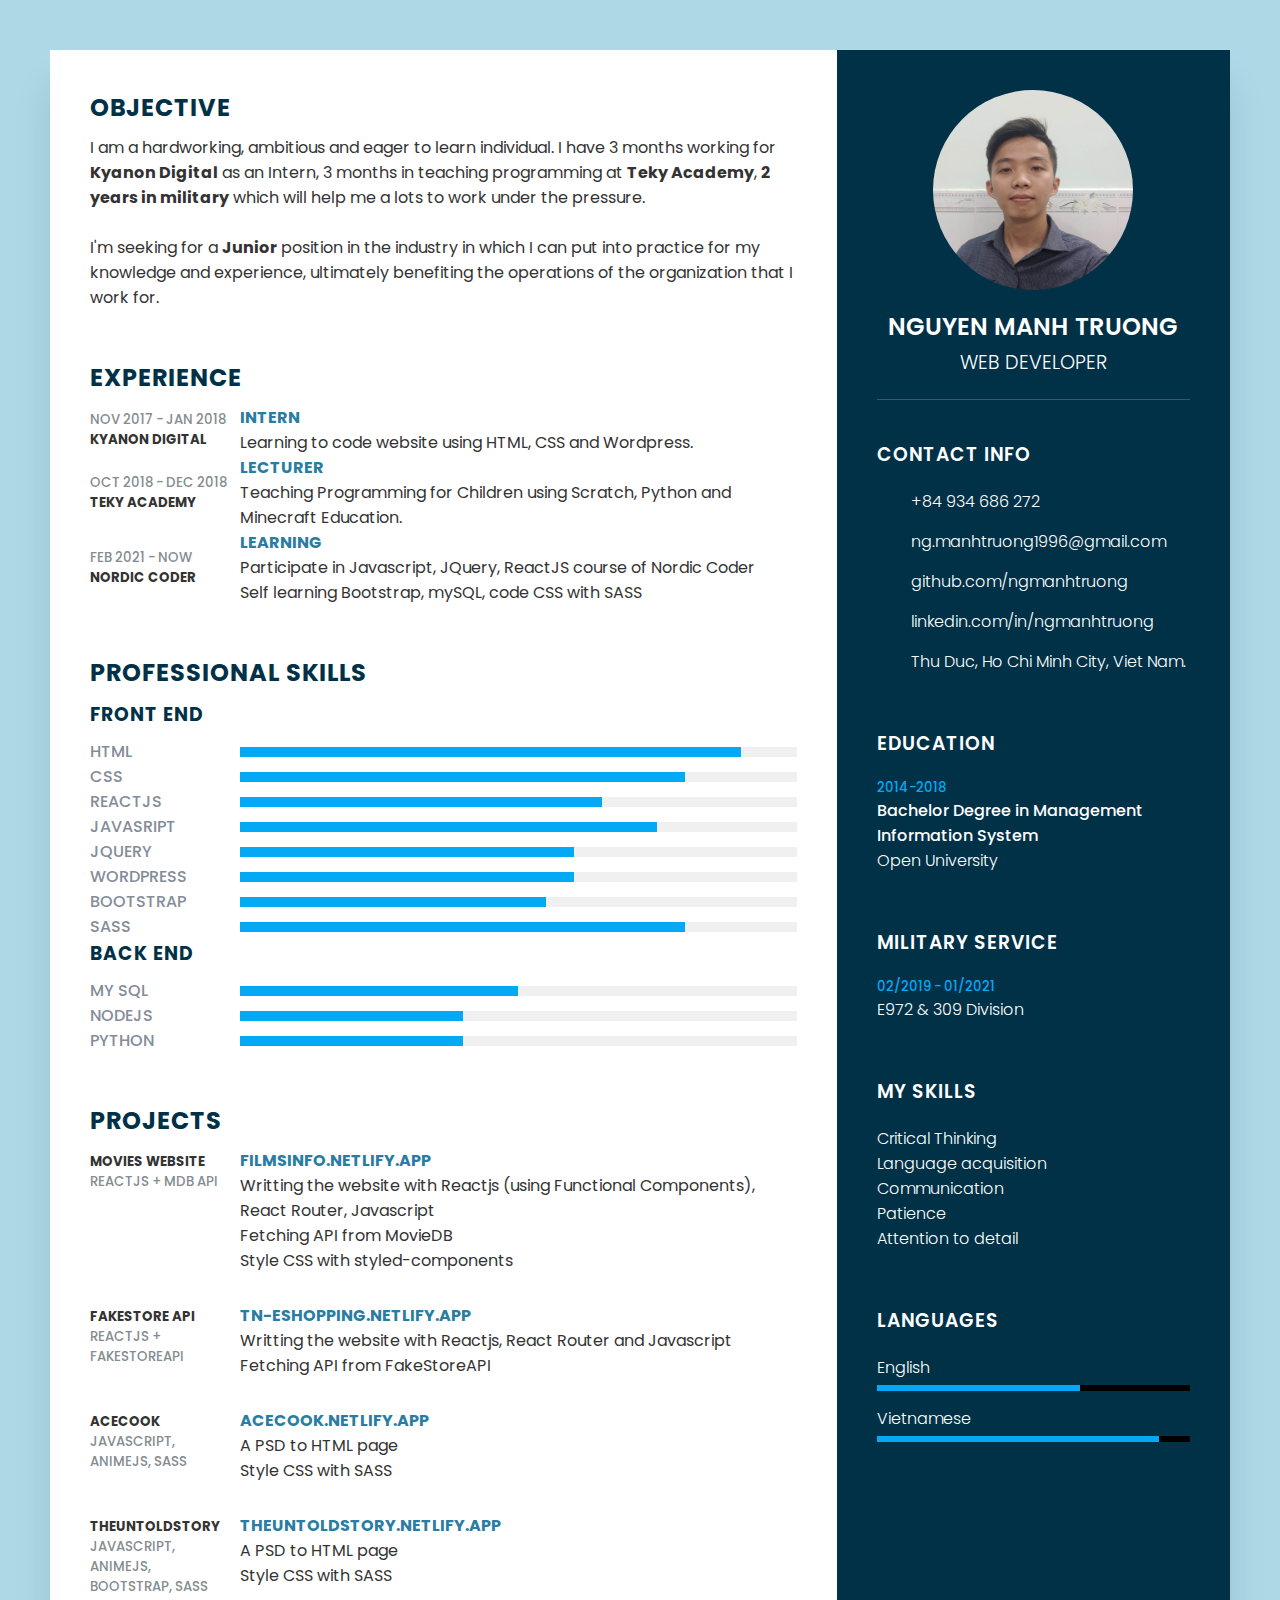
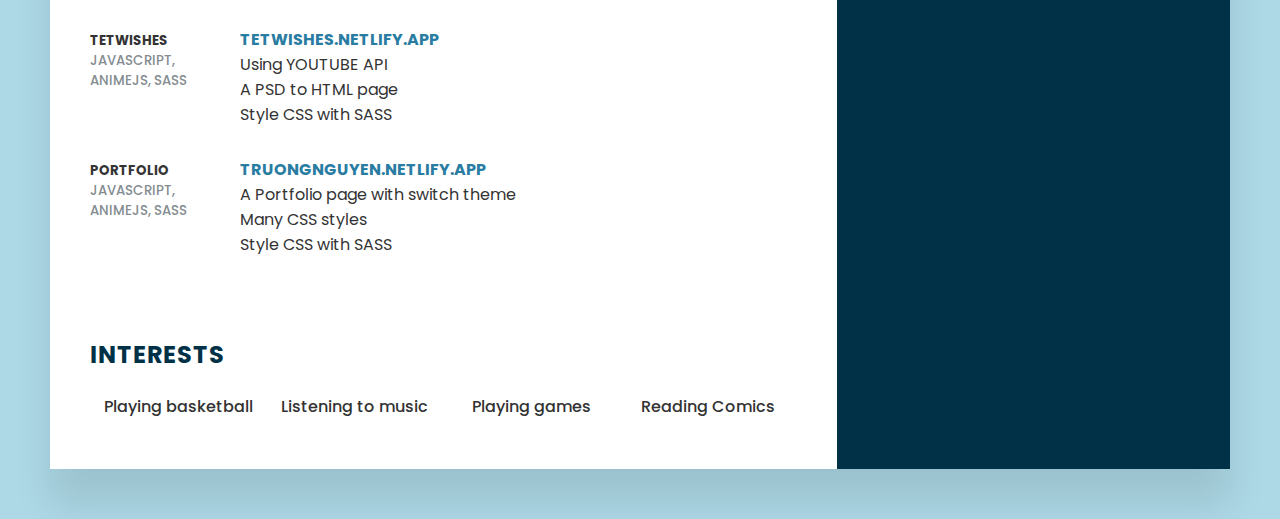
==== index.html @ 867ac9f4 "update responsive" ====
<!DOCTYPE html>
<html lang="en">
<head>
    <meta charset="UTF-8">
    <meta http-equiv="X-UA-Compatible" content="IE=edge">
    <meta name="viewport" content="width=device-width, initial-scale=1.0">
    <title>Nguyen Manh Truong's CV</title>
    <link rel="stylesheet" href="https://cdnjs.cloudflare.com/ajax/libs/font-awesome/5.15.0/css/all.min.css" 
    integrity="sha512-BnbUDfEUfV0Slx6TunuB042k9tuKe3xrD6q4mg5Ed72LTgzDIcLPxg6yI2gcMFRyomt+yJJxE+zJwNmxki6/RA==" 
    crossorigin="anonymous"/>
    <link rel="stylesheet" href="main.css">

</head>
<body>
    <div class = "resume">
        <div class = "left-section">
            <div class = "about">
                <h2 class = "title2">Objective</h2>
                <p>I am a hardworking, ambitious and eager to learn individual. I have 3 months working for <bold>Kyanon Digital</bold> as an Intern, 3 months in teaching programming at <bold>Teky Academy</bold>, <bold>2 years in military</bold> which will help me a lots to work under the pressure.
                    <br><br>I'm seeking for a <bold>Junior</bold> position in the industry in which I can put into practice for my knowledge and experience, ultimately benefiting the operations of the organization that I work for.</p>
            </div>
            <div class = "about">
                <h2 class = "title2">Experience</h2>
                <div class = "wrap">
                    <div class = "year-company">
                        <h5>Nov 2017 - Jan 2018</h5>
                        <h5>Kyanon Digital</h5>
                    </div>
                    <div class= "text">
                        <h4>Intern</h4>
                        <p>Learning to code website using HTML, CSS and Wordpress.</p>
                    </div>
                </div>

                <div class = "wrap">
                    <div class = "year-company">
                        <h5>Oct 2018 - Dec 2018</h5>
                        <h5>Teky Academy</h5>
                    </div>
                    <div class= "text">
                        <h4>Lecturer</h4>
                        <p>Teaching Programming for Children using Scratch, Python and Minecraft Education.</p>
                    </div>
                </div>

                <div class = "wrap">
                    <div class = "year-company">
                        <h5>Feb 2021 - Now</h5>
                        <h5>Nordic Coder</h5>
                    </div>
                    <div class= "text">
                        <h4>Learning</h4>
                        <p>Participate in Javascript, JQuery, ReactJS course of Nordic Coder</p>
                        <p>Self learning Bootstrap, mySQL, code CSS with SASS</p>
                    </div>
                </div>
            </div>
            <div class = "about skills">
                <h2 class = "title2">Professional Skills</h2>
                <h3 class = "title2">FRONT END</h3>
                <div class = "wrap">
                    <h4>HTML</h4>
                    <div class ="percent">
                        <div style = "width: 90%;"></div>
                    </div>
                </div>
                <div class = "wrap">
                    <h4>CSS</h4>
                    <div class ="percent">
                        <div style = "width: 80%;"></div>
                    </div>
                </div>
                <div class = "wrap">
                    <h4>ReactJS</h4>
                    <div class ="percent">
                        <div style = "width: 65%;"></div>
                    </div>
                </div>
                <div class = "wrap">
                    <h4>Javasript</h4>
                    <div class ="percent">
                        <div style = "width: 75%;"></div>
                    </div>
                </div>
                <div class = "wrap">
                    <h4>jQuery</h4>
                    <div class ="percent">
                        <div style = "width: 60%;"></div>
                    </div>
                </div>
                <div class = "wrap">
                    <h4>WordPress</h4>
                    <div class ="percent">
                        <div style = "width: 60%;"></div>
                    </div>
                </div>
                <div class = "wrap">
                    <h4>Bootstrap</h4>
                    <div class ="percent">
                        <div style = "width: 55%;"></div>
                    </div>
                </div>
                <div class = "wrap">
                    <h4>SASS</h4>
                    <div class ="percent">
                        <div style = "width: 80%;"></div>
                    </div>
                </div>
                <h3 class = "title2">BACK END</h3>
                <div class = "wrap">
                    <h4>My SQL</h4>
                    <div class ="percent">
                        <div style = "width: 50%;"></div>
                    </div>
                </div>
                <div class = "wrap">
                    <h4>NodeJS</h4>
                    <div class ="percent">
                        <div style = "width: 40%;"></div>
                    </div>
                </div>
                <div class = "wrap">
                    <h4>Python</h4>
                    <div class ="percent">
                        <div style = "width: 40%;"></div>
                    </div>
                </div>
            </div>
            <div>
                
            </div>
            <div class = "about projects">
                <h2 class = "title2">Projects</h2>
                <div class = "wrap">
                    <div class = "skills-used">
                        <h5>Movies Website</h5>
                        <h5>ReactJS + MDB API</h5>
                    </div>
                    <div class = "text">
                        <a href="https://filmsinfo.netlify.app/" target="_blank"><h4>filmsinfo.netlify.app</h4></a>
                        <p>Writting the website with Reactjs (using Functional Components), React Router, Javascript</p>
                        <p>Fetching API from MovieDB</p>
                        <p>Style CSS with styled-components</p>
                    </div>
                </div>
                <div class = "wrap">
                    <div class = "skills-used">
                        <h5>FakeStore API</h5>
                        <h5>ReactJS + FakeStoreAPI</h5>
                    </div>
                    <div class = "text">
                        <a href="https://tn-eshopping.netlify.app/" target="_blank"><h4>tn-eshopping.netlify.app</h4></a>
                        <p>Writting the website with Reactjs, React Router and Javascript</p>
                        <p>Fetching API from FakeStoreAPI</p>
                    </div>
                </div>
                <div class = "wrap">
                    <div class = "skills-used">
                        <h5>ACECOOK</h5>
                        <h5>Javascript, AnimeJS, SASS</h5>
                    </div>
                    <div class = "text">
                        <a href="https://acecook.netlify.app/" target="_blank"><h4>acecook.netlify.app</h4></a>
                        <p>A PSD to HTML page</p>
                        <p>Style CSS with SASS</p>
                    </div>
                </div>
                <div class = "wrap">
                    <div class = "skills-used">
                        <h5>TheUntoldStory</h5>
                        <h5>Javascript, AnimeJS, Bootstrap, SASS</h5>
                    </div>
                    <div class = "text">
                        <a href="https://theuntoldstory.netlify.app/" target="_blank"><h4>theuntoldstory.netlify.app</h4></a>
                        <p>A PSD to HTML page</p>
                        <p>Style CSS with SASS</p>
                    </div>
                </div>
                <div class = "wrap">
                    <div class = "skills-used">
                        <h5>TetWishes</h5>
                        <h5>Javascript, AnimeJS, SASS</h5>
                    </div>
                    <div class = "text">
                        <a href="https://tetwishes.netlify.app/" target="_blank"><h4>tetwishes.netlify.app</h4></a>
                        <p>Using YOUTUBE API</p>
                        <p>A PSD to HTML page</p>
                        <p>Style CSS with SASS</p>
                    </div>
                </div>
                <div class = "wrap">
                    <div class = "skills-used">
                        <h5>Portfolio</h5>
                        <h5>Javascript, AnimeJS, SASS</h5>
                    </div>
                    <div class = "text">
                        <a href="https://truongnguyen.netlify.app/" target="_blank"><h4>truongnguyen.netlify.app</h4></a>
                        <p>A Portfolio page with switch theme</p>
                        <p>Many CSS styles</p>
                        <p>Style CSS with SASS</p>
                    </div>
                </div>
            </div>
            <div class = "about interest">
                <h2 class = "title2">INTERESTS</h2>
                <ul>
                    <li><i class="fas fa-basketball-ball"></i> Playing basketball</li>
                    <li><i class="fas fa-music"></i> Listening to music</li>
                    <li><i class="fas fa-gamepad"></i> Playing games</li>
                    <li><i class="fas fa-book-open"></i> Reading Comics</li>
                </ul>
            </div>
        </div>
        <div class = "right-section">
            <div class = "profile-text">
                <div class = "img">
                    <img src="./profile.jpg" alt="profile-picture">
                </div>
                <h2>Nguyen Manh Truong<br>
                <span>Web Developer</span></h2>
            </div>
            <div class = "contact-info">
                <h3 class = "title">Contact Info</h3>
                <ul>
                    <li>
                        <span class = "icon"><i class="fa fa-phone" aria-hidden="true"></i></span>
                        <span class = "text"><a href = "tel:+84934686272">+84 934 686 272</a></span>
                    </li>
                    <li>
                        <span class = "icon"><i class="far fa-envelope"></i></span>
                        <span class = "text"><a href ="mailto:ng.manhtruong1996@gmail.com">ng.manhtruong1996@gmail.com</a></span>
                    </li>
                    <li>
                        <span class = "icon"><i class="fab fa-github"></i></span>
                        <span class = "text"><a href="https://github.com/ngmanhtruong">github.com/ngmanhtruong</a></span>
                    </li>
                    <li>
                        <span class = "icon"><i class="fab fa-linkedin-in"></i></span>
                        <span class = "text"><a href="https://www.linkedin.com/in/ngmanhtruong"></a>linkedin.com/in/ngmanhtruong</span>
                    </li>
                    <li>
                        <span class = "icon"><i class="fas fa-globe-asia"></i></span>
                        <span class = "text">Thu Duc, Ho Chi Minh City, Viet Nam.</span>
                    </li>
                </ul>
            </div>

            <div class = "contact-info education">
                <h3 class = "title">Education</h3>
                <ul>
                    <li>
                        <h5>2014-2018</h5>
                        <h4>Bachelor Degree in Management Information System</h4>
                        <h4>Open University</h4>
                    </li>
                </ul>
            </div>

            <div class = "contact-info military-service">
                <h3 class = "title">Military Service</h3>
                <ul>
                    <li>
                        <h5>02/2019 - 01/2021</h5>
                        <h4>E972 & 309 Division</h4>
                    </li>
                </ul>
            </div>
            <div class = "contact-info soft-skills">
                <h3 class = "title">MY SKILLS</h3>
                <ul>
                    <li>
                        <h4>Critical Thinking</h4>
                        <h4>Language acquisition</h4>
                        <h4>Communication</h4>
                        <h4>Patience</h4>
                        <h4>Attention to detail</h4>
                    </li>
                </ul>
            </div>

            <div class = "contact-info language">
                <h3 class = "title">Languages</h3>
                <ul>
                    <li>
                        <span class = "text">English</span>
                        <span class = "percent">
                            <div style = "width: 65%;"></div>
                        </span>
                    </li>
                    <li>
                        <span class= "text">Vietnamese</span>
                        <span class= "percent">
                            <div style = "width: 90%;"></div>
                        </span>
                    </li>
                </ul>
            </div>

        </div>
    </div>
</body>
</html>
---- main.css ----
@import url("https://fonts.googleapis.com/css?family=Poppins:200,300,400,500,600,700,800,900&display=swap");
* {
  -webkit-box-sizing: border-box;
  box-sizing: border-box;
  font-family: 'Poppins', sans-serif;
  margin: 0;
  padding: 0; }

body {
  background: lightblue;
  display: -webkit-box;
  display: -ms-flexbox;
  display: flex;
  -webkit-box-align: center;
  -ms-flex-align: center;
  align-items: center;
  -webkit-box-pack: center;
  -ms-flex-pack: center;
  justify-content: center;
  min-height: 100vh; }

.title {
  color: #fff;
  text-transform: uppercase;
  font-weight: 600;
  letter-spacing: 1px;
  margin-bottom: 20px; }

.title2 {
  color: #003147;
  text-transform: uppercase;
  letter-spacing: 1px;
  margin-bottom: 10px; }

p {
  color: #333; }
  p bold {
    font-weight: bold; }

.resume {
  position: relative;
  width: 100%;
  max-width: 1200px;
  min-height: 1000px;
  background: white;
  display: -ms-grid;
  display: grid;
  -ms-grid-columns: 2fr 1fr;
  grid-template-columns: 2fr 1fr;
  -webkit-box-shadow: 0 35px 35px rgba(0, 0, 0, 0.1);
  box-shadow: 0 35px 35px rgba(0, 0, 0, 0.1);
  margin: 50px; }
  @media (max-width: 1250px) {
    .resume {
      margin: 10px;
      display: -webkit-box;
      display: -ms-flexbox;
      display: flex;
      -webkit-box-orient: vertical;
      -webkit-box-direction: reverse;
      -ms-flex-direction: column-reverse;
      flex-direction: column-reverse; } }
  @media (max-width: 500px) {
    .resume {
      margin: 0px; } }
  .resume .left-section {
    position: relative;
    background: white;
    padding: 40px; }
    @media (max-width: 550px) {
      .resume .left-section {
        padding: 20px; } }
    .resume .left-section .about {
      margin-bottom: 50px; }
      .resume .left-section .about:last-child {
        margin-bottom: 0; }
      .resume .left-section .about .wrap {
        position: relative;
        width: 100%;
        display: -ms-grid;
        display: grid;
        -ms-grid-columns: 150px 1fr;
        grid-template-columns: 150px 1fr;
        -webkit-box-pack: center;
        -ms-flex-pack: center;
        justify-content: center;
        -webkit-box-align: center;
        -ms-flex-align: center;
        align-items: center; }
        @media (max-width: 550px) {
          .resume .left-section .about .wrap {
            -ms-grid-columns: 1fr;
            grid-template-columns: 1fr;
            padding-bottom: 30px; } }
        .resume .left-section .about .wrap .year-company h5 {
          text-transform: uppercase;
          color: #848c90;
          font-weight: 500; }
          .resume .left-section .about .wrap .year-company h5:nth-child(2) {
            font-weight: bold;
            color: #333; }
        .resume .left-section .about .wrap .text h4 {
          text-transform: uppercase;
          color: #2a7da2;
          font-size: 16px; }
      .resume .left-section .about.skills .wrap {
        position: relative;
        width: 100%;
        display: -ms-grid;
        display: grid;
        -ms-grid-columns: 150px 1fr;
        grid-template-columns: 150px 1fr;
        -webkit-box-pack: center;
        -ms-flex-pack: center;
        justify-content: center;
        -webkit-box-align: center;
        -ms-flex-align: center;
        align-items: center; }
        @media (max-width: 550px) {
          .resume .left-section .about.skills .wrap {
            -ms-grid-columns: 1fr;
            grid-template-columns: 1fr; } }
        .resume .left-section .about.skills .wrap h4 {
          text-transform: uppercase;
          color: #848c99;
          font-weight: 500; }
        .resume .left-section .about.skills .wrap .percent {
          position: relative;
          width: 100%;
          height: 10px;
          background: #f0f0f0; }
          .resume .left-section .about.skills .wrap .percent div {
            position: absolute;
            top: 0;
            left: 0;
            height: 100%;
            background: #03a9f4; }
      .resume .left-section .about.interest ul {
        display: -ms-grid;
        display: grid;
        -ms-grid-columns: (1fr)[4];
        grid-template-columns: repeat(4, 1fr); }
        @media (max-width: 1250px) {
          .resume .left-section .about.interest ul {
            -ms-grid-columns: (1fr)[2];
            grid-template-columns: repeat(2, 1fr); } }
        .resume .left-section .about.interest ul li {
          list-style: none;
          color: #333;
          font-weight: 500;
          margin: 10px 0;
          text-align: center; }
          @media (max-width: 1250px) {
            .resume .left-section .about.interest ul li {
              text-align: left; } }
          .resume .left-section .about.interest ul li .fas {
            color: #03a9f4;
            font-size: 18px; }
      .resume .left-section .about.projects .wrap {
        position: relative;
        width: 100%;
        display: -ms-grid;
        display: grid;
        -ms-grid-columns: 150px 1fr;
        grid-template-columns: 150px 1fr;
        padding-bottom: 30px;
        -webkit-box-align: baseline;
        -ms-flex-align: baseline;
        align-items: baseline; }
        @media (max-width: 550px) {
          .resume .left-section .about.projects .wrap {
            -ms-grid-columns: 1fr;
            grid-template-columns: 1fr;
            padding-bottom: 30px;
            word-break: break-all; } }
        .resume .left-section .about.projects .wrap .skills-used {
          padding-top: 3px;
          padding-right: 5px; }
          .resume .left-section .about.projects .wrap .skills-used h5 {
            text-transform: uppercase;
            color: #848c90;
            font-weight: 500; }
            .resume .left-section .about.projects .wrap .skills-used h5:nth-child(1) {
              font-weight: bold;
              color: #333; }
        .resume .left-section .about.projects .wrap .text a {
          text-decoration: none; }
          .resume .left-section .about.projects .wrap .text a:hover {
            cursor: pointer; }
  .resume .right-section {
    position: relative;
    background: #003147;
    padding: 40px; }
    @media (max-width: 500px) {
      .resume .right-section {
        padding: 20px; } }
    .resume .right-section .profile-text {
      position: relative;
      display: -webkit-box;
      display: -ms-flexbox;
      display: flex;
      -webkit-box-orient: vertical;
      -webkit-box-direction: normal;
      -ms-flex-direction: column;
      flex-direction: column;
      -webkit-box-align: center;
      -ms-flex-align: center;
      align-items: center;
      padding-bottom: 20px;
      border-bottom: 1px solid rgba(255, 255, 255, 0.2); }
      .resume .right-section .profile-text .img {
        position: relative;
        width: 200px;
        height: 200px;
        border-radius: 50%;
        overflow: hidden; }
        .resume .right-section .profile-text .img img {
          width: 100%;
          position: absolute;
          top: -10%;
          left: 0; }
      .resume .right-section .profile-text h2 {
        color: #fff;
        font-size: 1.5em;
        margin-top: 20px;
        text-transform: uppercase;
        text-align: center;
        font-weight: 600;
        line-height: 1.4em; }
        .resume .right-section .profile-text h2 span {
          font-size: 0.8em;
          font-weight: 300; }
    .resume .right-section .contact-info {
      padding-top: 40px; }
      @media (max-width: 550px) {
        .resume .right-section .contact-info {
          word-break: break-all; } }
      .resume .right-section .contact-info ul {
        position: relative; }
        .resume .right-section .contact-info ul li {
          position: relative;
          list-style: none;
          margin-bottom: 15px;
          cursor: pointer; }
          .resume .right-section .contact-info ul li .icon {
            display: inline-block;
            width: 30px;
            font-size: 18px;
            color: #03a9f4; }
          .resume .right-section .contact-info ul li span {
            color: #fff;
            font-weight: 300;
            font-size: 16px; }
            .resume .right-section .contact-info ul li span a {
              text-decoration: none;
              color: #fff; }
      .resume .right-section .contact-info.education h5 {
        color: #03a9f4;
        font-weight: 500; }
      .resume .right-section .contact-info.education h4 {
        font-weight: 300;
        color: white; }
        .resume .right-section .contact-info.education h4:nth-child(2) {
          font-weight: 500; }
      .resume .right-section .contact-info.military-service h5 {
        color: #03a9f4;
        font-weight: 500; }
      .resume .right-section .contact-info.military-service h4 {
        font-weight: 300;
        color: white; }
      .resume .right-section .contact-info.soft-skills h4 {
        font-weight: 300;
        color: white; }
      .resume .right-section .contact-info.language .percent {
        position: relative;
        width: 100%;
        height: 6px;
        background: black;
        display: block;
        margin-top: 5px; }
        .resume .right-section .contact-info.language .percent div {
          position: absolute;
          top: 0;
          left: 0;
          height: 100%;
          background: #03a9f4; }
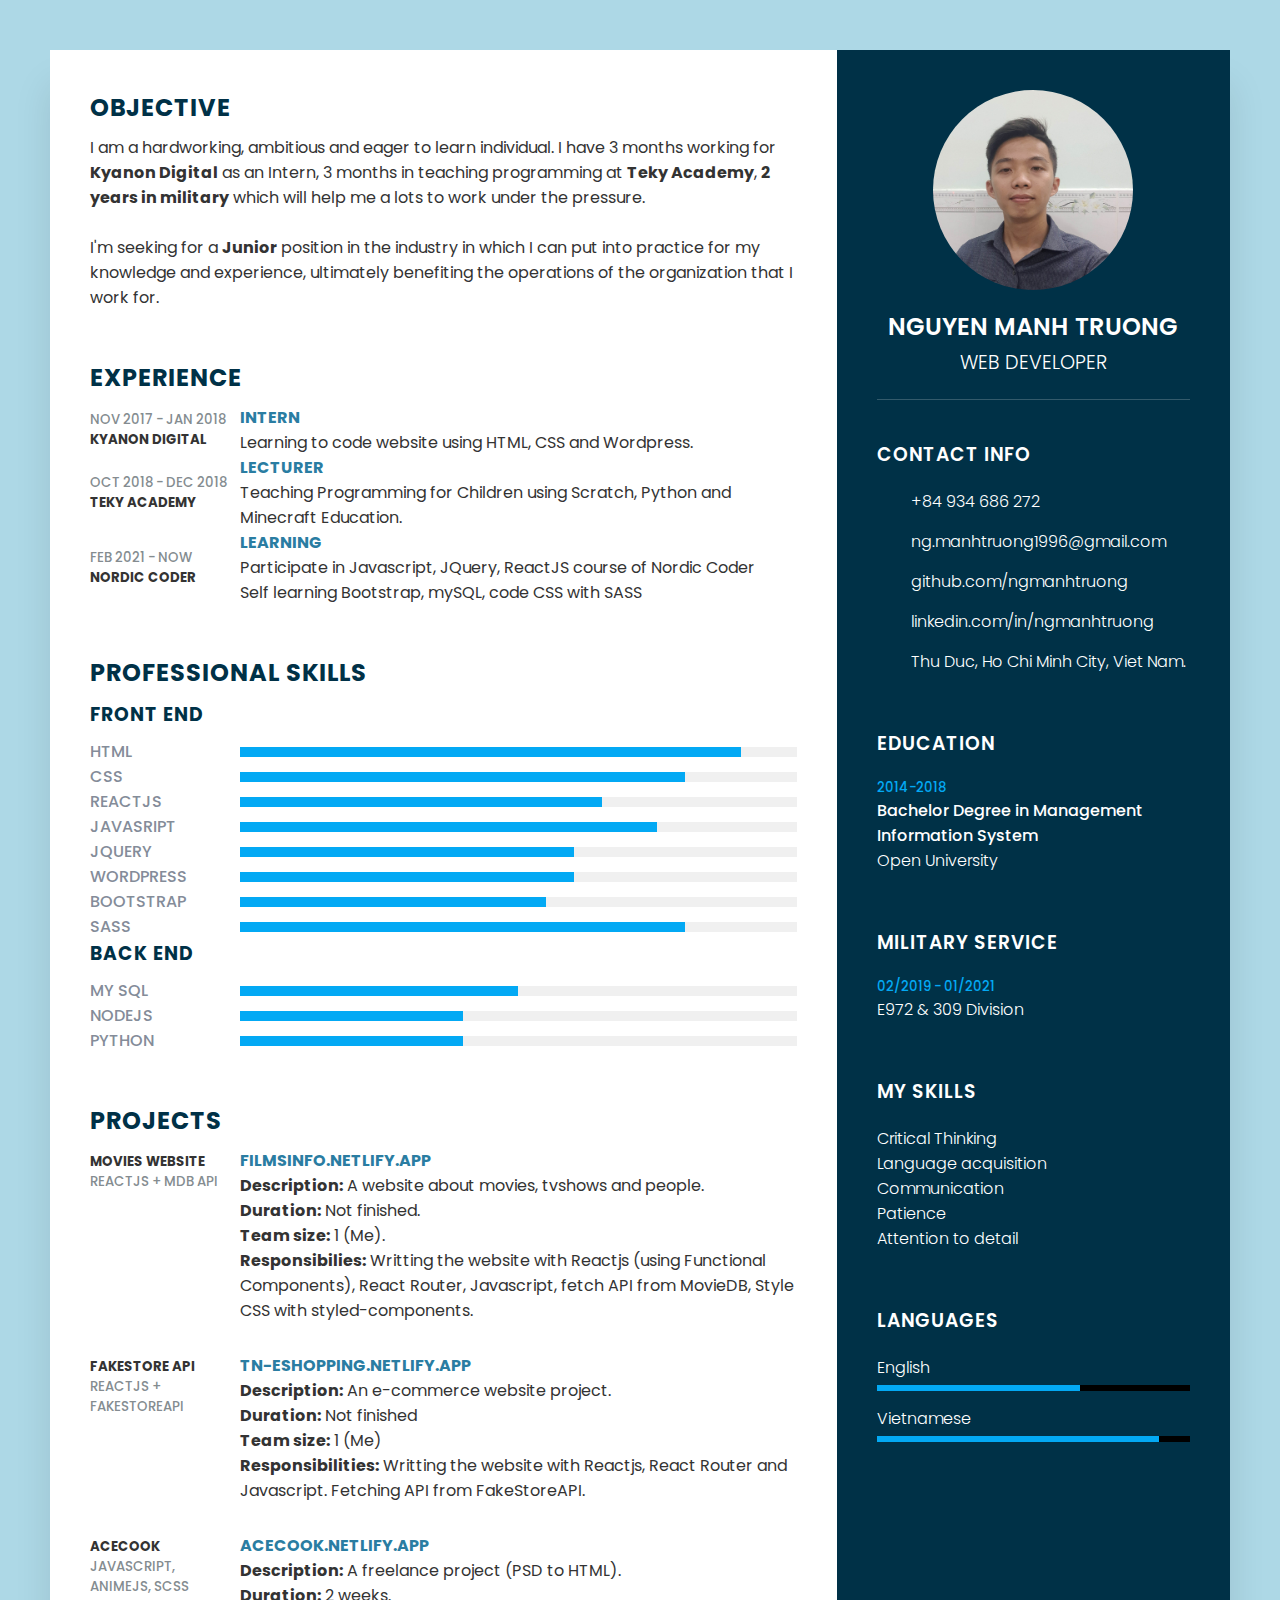
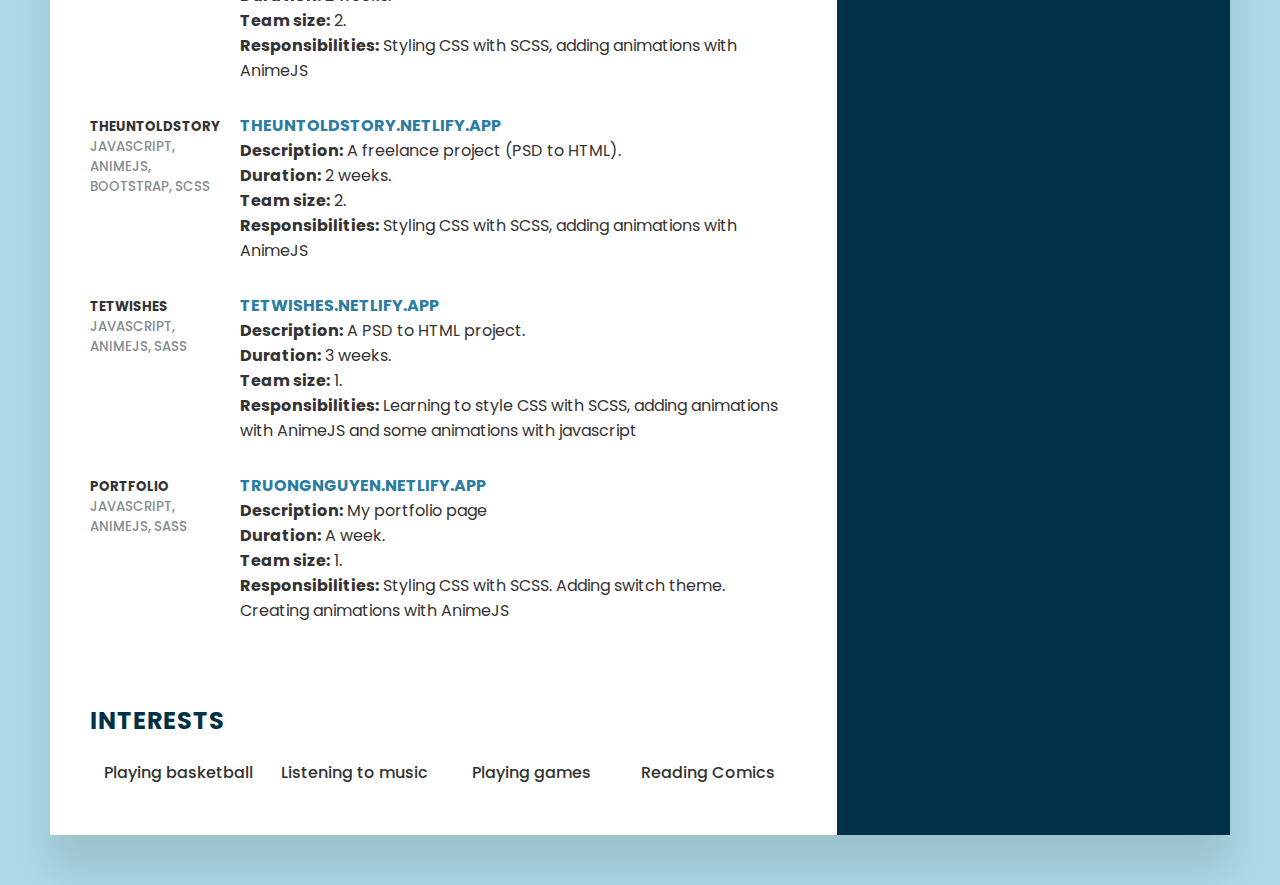
==== commit 56a9b376: "Update index.html" ====
--- a/index.html
+++ b/index.html
@@ -138,9 +138,10 @@
                     </div>
                     <div class = "text">
                         <a href="https://filmsinfo.netlify.app/" target="_blank"><h4>filmsinfo.netlify.app</h4></a>
-                        <p>Writting the website with Reactjs (using Functional Components), React Router, Javascript</p>
-                        <p>Fetching API from MovieDB</p>
-                        <p>Style CSS with styled-components</p>
+                        <p><bold>Description:</bold> A website about movies, tvshows and people.</p>
+                        <p><bold>Duration:</bold> Not finished.</p>
+                        <p><bold>Team size:</bold> 1 (Me).</p>
+                        <p><bold>Responsibilies:</bold> Writting the website with Reactjs (using Functional Components), React Router, Javascript, fetch API from MovieDB, Style CSS with styled-components.</p>
                     </div>
                 </div>
                 <div class = "wrap">
@@ -150,30 +151,36 @@
                     </div>
                     <div class = "text">
                         <a href="https://tn-eshopping.netlify.app/" target="_blank"><h4>tn-eshopping.netlify.app</h4></a>
-                        <p>Writting the website with Reactjs, React Router and Javascript</p>
-                        <p>Fetching API from FakeStoreAPI</p>
+                        <p><bold>Description:</bold> An e-commerce website project.</p>
+                        <p><bold>Duration:</bold> Not finished</p>
+                        <p><bold>Team size:</bold> 1 (Me)</p>
+                        <p><bold>Responsibilities:</bold> Writting the website with Reactjs, React Router and Javascript. Fetching API from FakeStoreAPI.</p>
                     </div>
                 </div>
                 <div class = "wrap">
                     <div class = "skills-used">
                         <h5>ACECOOK</h5>
-                        <h5>Javascript, AnimeJS, SASS</h5>
+                        <h5>Javascript, AnimeJS, SCSS</h5>
                     </div>
                     <div class = "text">
                         <a href="https://acecook.netlify.app/" target="_blank"><h4>acecook.netlify.app</h4></a>
-                        <p>A PSD to HTML page</p>
-                        <p>Style CSS with SASS</p>
+                        <p><bold>Description:</bold> A freelance project (PSD to HTML).</p>
+                        <p><bold>Duration:</bold> 2 weeks.</p>
+                        <p><bold>Team size:</bold> 2.</p>
+                        <p><bold>Responsibilities:</bold> Styling CSS with SCSS, adding animations with AnimeJS</p>
                     </div>
                 </div>
                 <div class = "wrap">
                     <div class = "skills-used">
                         <h5>TheUntoldStory</h5>
-                        <h5>Javascript, AnimeJS, Bootstrap, SASS</h5>
+                        <h5>Javascript, AnimeJS, Bootstrap, SCSS</h5>
                     </div>
                     <div class = "text">
                         <a href="https://theuntoldstory.netlify.app/" target="_blank"><h4>theuntoldstory.netlify.app</h4></a>
-                        <p>A PSD to HTML page</p>
-                        <p>Style CSS with SASS</p>
+                        <p><bold>Description:</bold> A freelance project (PSD to HTML).</p>
+                        <p><bold>Duration:</bold> 2 weeks.</p>
+                        <p><bold>Team size:</bold> 2.</p>
+                        <p><bold>Responsibilities:</bold> Styling CSS with SCSS, adding animations with AnimeJS</p>
                     </div>
                 </div>
                 <div class = "wrap">
@@ -183,9 +190,10 @@
                     </div>
                     <div class = "text">
                         <a href="https://tetwishes.netlify.app/" target="_blank"><h4>tetwishes.netlify.app</h4></a>
-                        <p>Using YOUTUBE API</p>
-                        <p>A PSD to HTML page</p>
-                        <p>Style CSS with SASS</p>
+                        <p><bold>Description:</bold> A PSD to HTML project.</p>
+                        <p><bold>Duration:</bold> 3 weeks.</p>
+                        <p><bold>Team size:</bold> 1.</p>
+                        <p><bold>Responsibilities:</bold> Learning to style CSS with SCSS, adding animations with AnimeJS and some animations with javascript</p>
                     </div>
                 </div>
                 <div class = "wrap">
@@ -195,9 +203,10 @@
                     </div>
                     <div class = "text">
                         <a href="https://truongnguyen.netlify.app/" target="_blank"><h4>truongnguyen.netlify.app</h4></a>
-                        <p>A Portfolio page with switch theme</p>
-                        <p>Many CSS styles</p>
-                        <p>Style CSS with SASS</p>
+                        <p><bold>Description:</bold> My portfolio page</p>
+                        <p><bold>Duration:</bold> A week.</p>
+                        <p><bold>Team size:</bold> 1.</p>
+                        <p><bold>Responsibilities:</bold> Styling CSS with SCSS. Adding switch theme. Creating animations with AnimeJS</p>
                     </div>
                 </div>
             </div>
